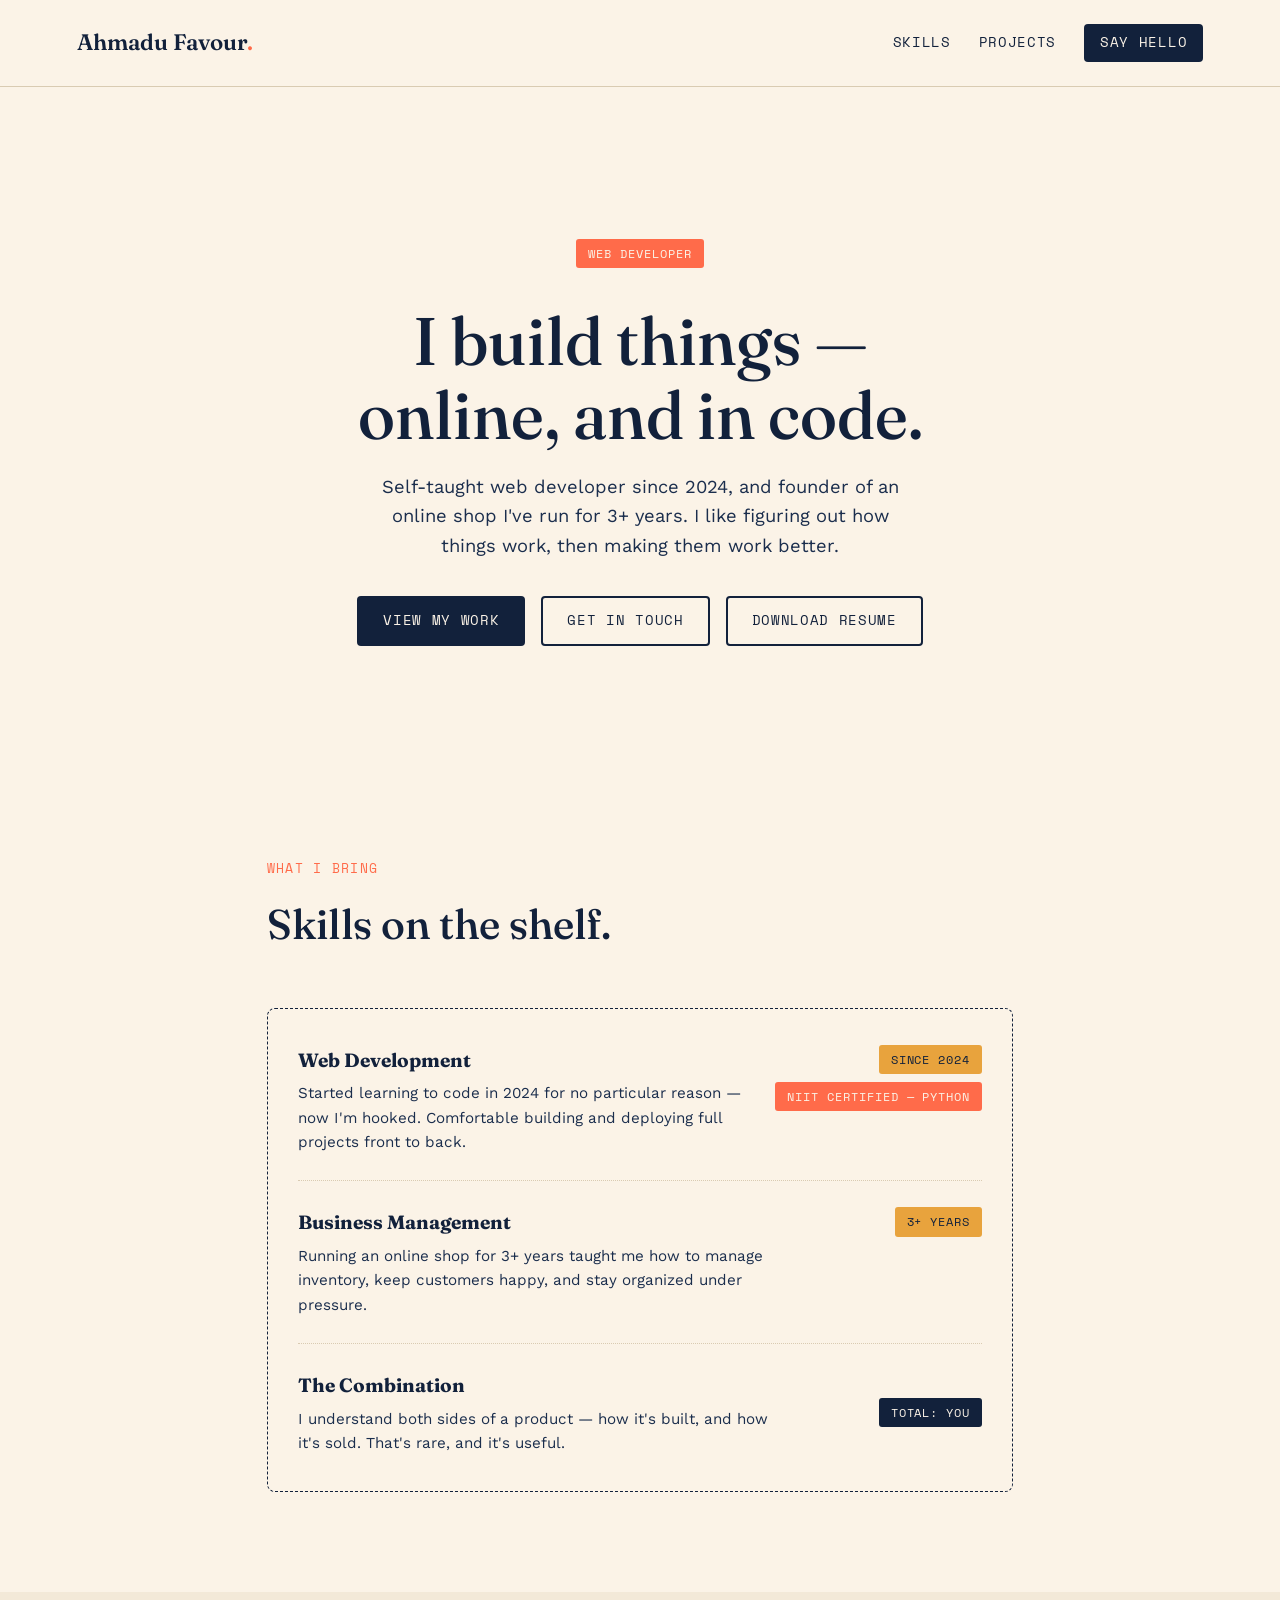
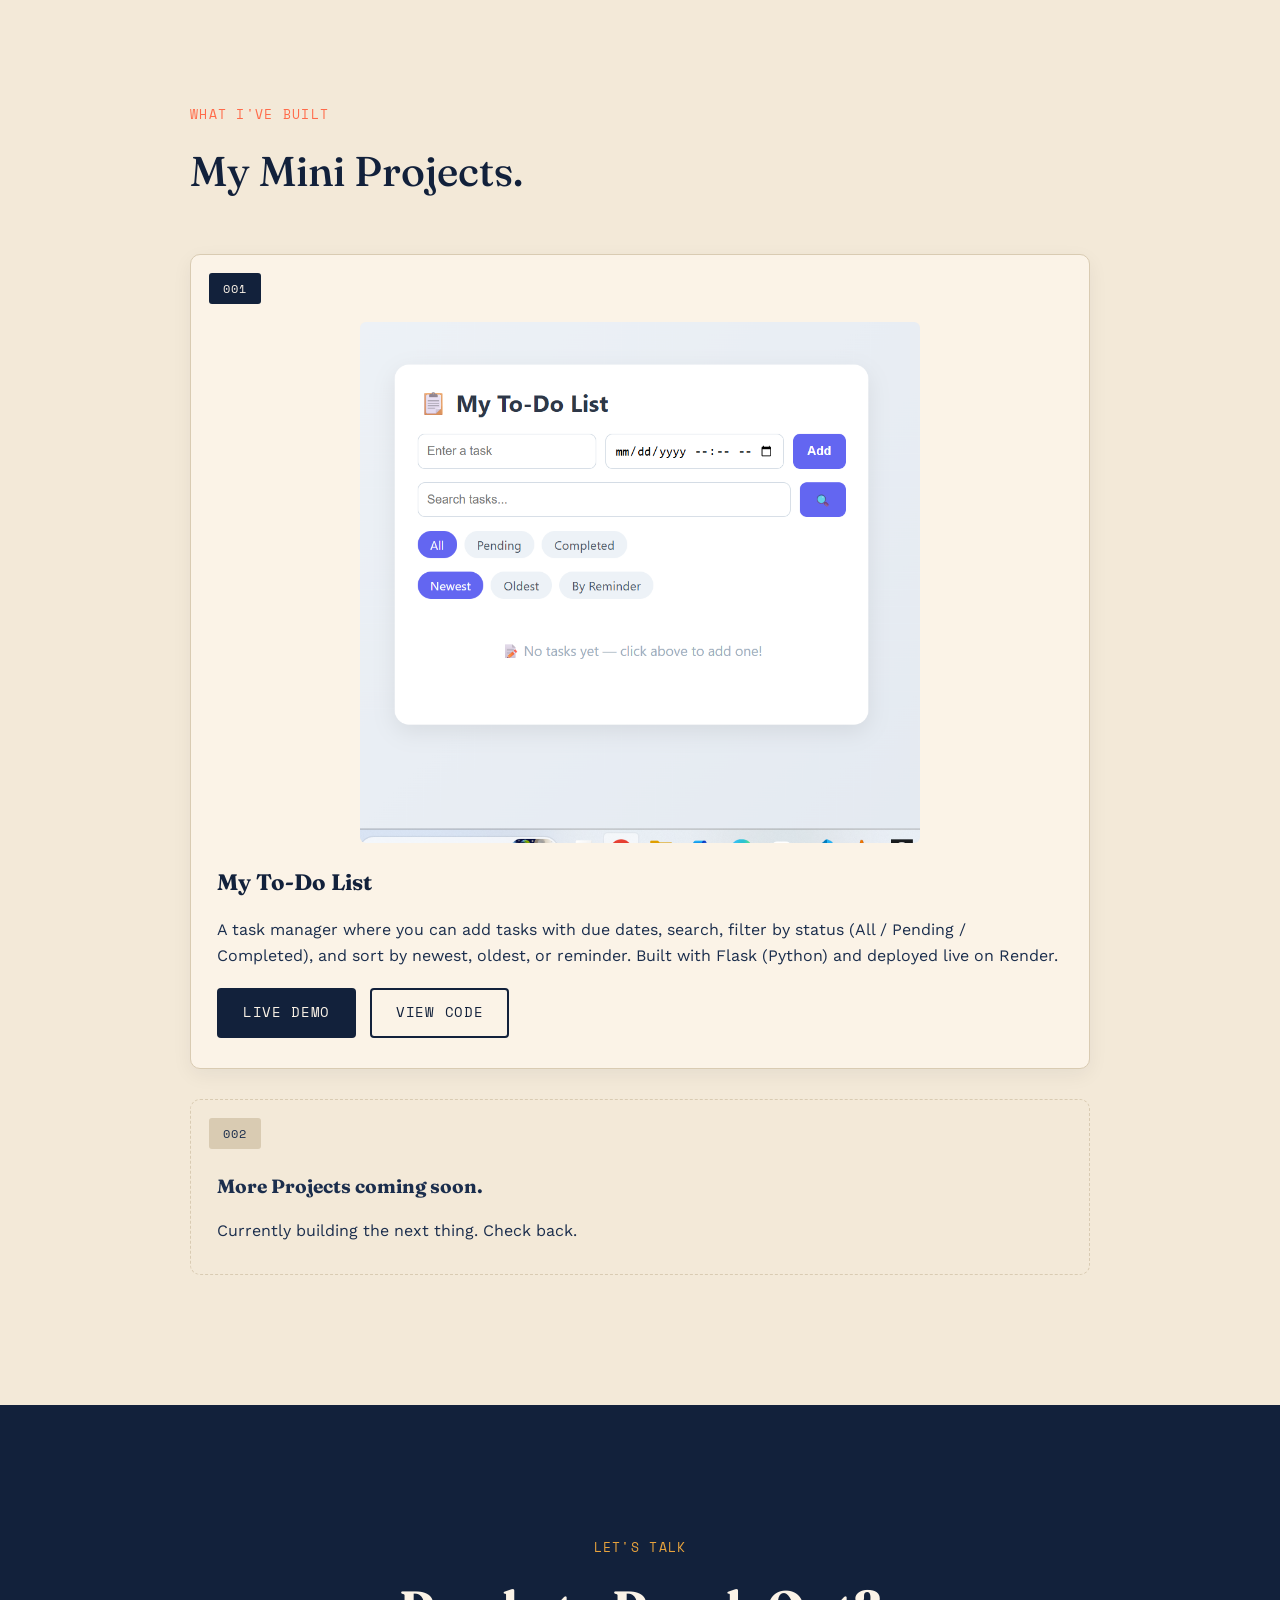
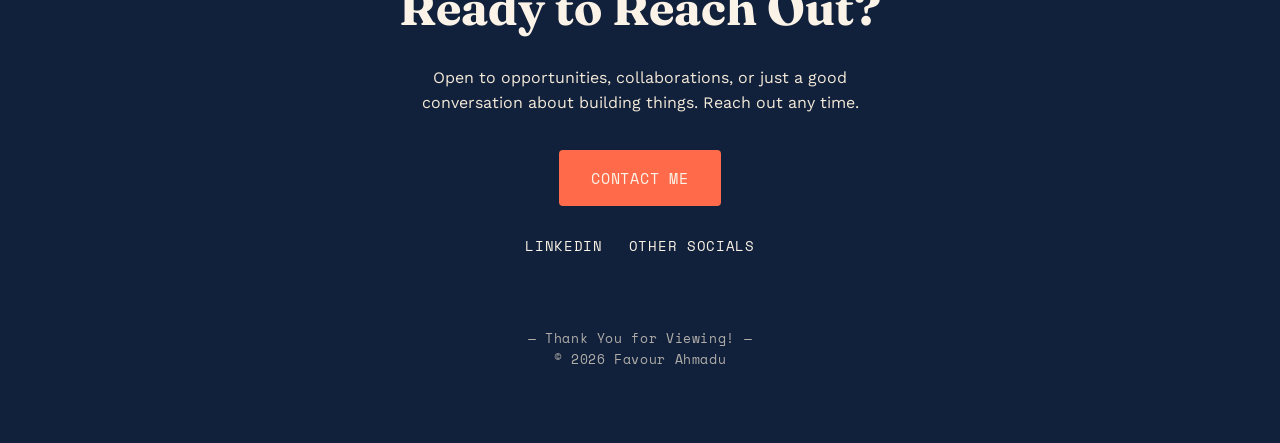
==== Ahmadu Favour/index.html @ dbe92257 "Add files via upload" ====
<!DOCTYPE html>
<html lang="en">
<head>
    <meta charset="UTF-8">
    <meta name="viewport" content="width=device-width, initial-scale=1.0">
    <title>Ahmadu Favour— Web Developer &amp; Founder</title>
    <link rel="stylesheet" href="css/style.css">
    <link rel="icon" type="image/x-icon" href="favicon.ico">
    <link rel="preconnect" href="https://fonts.googleapis.com">
    <link rel="preconnect" href="https://fonts.gstatic.com" crossorigin>
    <link href="https://fonts.googleapis.com/css2?family=Fraunces:ital,opsz,wght@0,9..144,300..900;1,9..144,300..900&family=Work+Sans:wght@400;500;600&family=Space+Mono:wght@400;700&display=swap" rel="stylesheet">
</head>
<body>

    <!-- NAV -->
    <nav class="nav">
        <a href="#top" class="nav-mark">Ahmadu Favour<span class="dot">.</span></a>
        <div class="nav-links">
            <a href="#skills">Skills</a>
            <a href="#projects">Projects</a>
            <a href="#contact" class="nav-cta">Say Hello</a>
        </div>
    </nav>

    <!-- HERO -->
    <header class="hero" id="top">
        <p class="tag tag-coral">WEB DEVELOPER</p>
        <h1 class="hero-title">I build things —<br>online, and in code.</h1>
        <p class="hero-sub">
            Self-taught web developer since 2024, and founder of an online shop
            I've run for 3+ years. I like figuring out how things work, then
            making them work better.
        </p>
        <div class="hero-actions">
            <a href="#projects" class="btn btn-primary">View My Work</a>
            <a href="#contact" class="btn btn-ghost">Get In Touch</a>
            <a href="Favour_Ahmadu_Resume.pdf" class="btn btn-ghost" target="_blank">Download Resume</a>
        </div>
    </header>

    <!-- SKILLS -->
    <section class="section" id="skills">
        <p class="eyebrow">What I Bring</p>
        <h2 class="section-title">Skills on the shelf.</h2>

        <div class="receipt">
            <div class="receipt-row">
                <div class="receipt-info">
                    <h3>Web Development</h3>
                    <p>Started learning to code in 2024 for no particular reason
                        — now I'm hooked. Comfortable building and deploying
                        full projects front to back.</p>
                </div>
                <div class="tag-stack">
                    <span class="tag tag-mustard">SINCE 2024</span>
                    <span class="tag tag-coral">NIIT CERTIFIED — PYTHON</span>
                </div>
            </div>
            <div class="receipt-divider"></div>
            <div class="receipt-row">
                <div class="receipt-info">
                    <h3>Business Management</h3>
                    <p>Running an online shop for 3+ years taught me how to
                        manage inventory, keep customers happy, and stay
                        organized under pressure.</p>
                </div>
                <span class="tag tag-mustard">3+ YEARS</span>
            </div>
            <div class="receipt-divider"></div>
            <div class="receipt-row receipt-total">
                <div class="receipt-info">
                    <h3>The Combination</h3>
                    <p>I understand both sides of a product — how it's built,
                        and how it's sold. That's rare, and it's useful.</p>
                </div>
                <span class="tag tag-navy">TOTAL: YOU</span>
            </div>
        </div>
    </section>

    <!-- PROJECTS -->
    <section class="section section-alt" id="projects">
        <p class="eyebrow">What I've Built</p>
        <h2 class="section-title">My Mini Projects.</h2>

        <div class="item-card">
            <div class="item-tag">001</div>
            <img class="item-img" src="todo-screenshot.png" alt="My To-Do List app screenshot">
            <div class="item-body">
                <h3>My To-Do List</h3>
                <p>
                    A task manager where you can add tasks with due dates,
                    search, filter by status (All / Pending / Completed), and
                    sort by newest, oldest, or reminder. Built with Flask
                    (Python) and deployed live on Render.
                </p>
                <div class="item-links">
                    <a href="https://your-app-name.onrender.com" class="btn btn-primary" target="_blank">Live Demo</a>
                    <a href="https://github.com/ufedoo126-source/To-Do" class="btn btn-ghost" target="_blank">View Code</a>
                </div>
            </div>
        </div>

        <div class="item-card item-card-empty">
            <div class="item-tag item-tag-muted">002</div>
            <div class="item-body item-body-empty">
                <h3>More Projects coming soon.</h3>
                <p>Currently building the next thing. Check back.</p>
            </div>
        </div>
    </section>

    <!-- CONTACT -->
    <section class="contact" id="contact">
        <p class="eyebrow eyebrow-light">Let's Talk</p>
        <h2 class="contact-title">Ready to Reach Out?</h2>
        <p class="contact-sub">
            Open to opportunities, collaborations, or just a good conversation
            about building things. Reach out any time.
        </p>
        <a class="btn btn-coral" href="mailto:ufedoo126@gmail.com">Contact Me</a>

        <div class="socials">
            <a href="https://www.linkedin.com/in/favour-ahmadu-204a87392" target="_blank">LinkedIn</a>
            <a href="https://linktr.ee/shopETF" target="_blank">Other Socials</a>
        </div>

        <p class="receipt-footer">— Thank You for Viewing! —<br>© 2026 Favour  Ahmadu</p>
    </section>

</body>
</html>
---- Ahmadu Favour/css/style.css ----
:root {
    --navy: #12213B;
    --navy-soft: #1B2E4D;
    --paper: #FBF3E7;
    --paper-dim: #F3E9D8;
    --coral: #FF6B4A;
    --coral-dark: #E5502F;
    --mustard: #E8A33D;
    --ink: #1B2A41;
    --line: #D9CBB2;

    --font-display: 'Fraunces', serif;
    --font-body: 'Work Sans', sans-serif;
    --font-mono: 'Space Mono', monospace;
}

* { box-sizing: border-box; }

body {
    margin: 0;
    background: var(--paper);
    color: var(--ink);
    font-family: var(--font-body);
    line-height: 1.6;
}

a {
    color: inherit;
    text-decoration: none;
}

h1, h2, h3 {
    font-family: var(--font-display);
    margin: 0;
    color: var(--navy);
}

/* ---------- NAV ---------- */
.nav {
    position: sticky;
    top: 0;
    z-index: 10;
    display: flex;
    justify-content: space-between;
    align-items: center;
    padding: 24px 6%;
    background: rgba(251, 243, 231, 0.9);
    backdrop-filter: blur(6px);
    border-bottom: 1px solid var(--line);
}

.nav-mark {
    font-family: var(--font-display);
    font-weight: 600;
    font-size: 1.4rem;
    color: var(--navy);
}

.nav-mark .dot { color: var(--coral); }

.nav-links {
    display: flex;
    align-items: center;
    gap: 28px;
    font-family: var(--font-mono);
    font-size: 0.85rem;
    text-transform: uppercase;
    letter-spacing: 0.05em;
}

.nav-links a { color: var(--navy); }
.nav-links a:hover { color: var(--coral); }

.nav-cta {
    background: var(--navy);
    color: var(--paper) !important;
    padding: 8px 16px;
    border-radius: 4px;
}

.nav-cta:hover { background: var(--coral); }

/* ---------- TAGS ---------- */
.tag {
    display: inline-block;
    font-family: var(--font-mono);
    font-size: 0.75rem;
    letter-spacing: 0.08em;
    padding: 5px 12px;
    border-radius: 3px;
    text-transform: uppercase;
    white-space: nowrap;
}

.tag-coral { background: var(--coral); color: var(--paper); }
.tag-mustard { background: var(--mustard); color: var(--navy); }
.tag-navy { background: var(--navy); color: var(--paper); }

/* ---------- HERO ---------- */
.hero {
    text-align: center;
    padding: 140px 6% 100px;
    max-width: 800px;
    margin: 0 auto;
}

.hero-title {
    font-size: clamp(2.6rem, 6vw, 4.2rem);
    font-weight: 500;
    line-height: 1.1;
    margin: 24px 0 20px;
}

.hero-sub {
    font-size: 1.15rem;
    max-width: 520px;
    margin: 0 auto 36px;
    color: var(--navy-soft);
}

.hero-actions {
    display: flex;
    justify-content: center;
    gap: 16px;
    flex-wrap: wrap;
}

/* ---------- BUTTONS ---------- */
.btn {
    display: inline-block;
    font-family: var(--font-mono);
    font-size: 0.85rem;
    text-transform: uppercase;
    letter-spacing: 0.05em;
    padding: 12px 24px;
    border-radius: 4px;
    border: 2px solid transparent;
    transition: transform 0.15s ease, background 0.15s ease;
}

.btn:hover { transform: translateY(-2px); }

.btn-primary {
    background: var(--navy);
    color: var(--paper);
}
.btn-primary:hover { background: var(--coral); }

.btn-ghost {
    background: transparent;
    color: var(--navy);
    border-color: var(--navy);
}
.btn-ghost:hover {
    background: var(--navy);
    color: var(--paper);
}

.btn-coral {
    background: var(--coral);
    color: var(--paper);
    font-size: 0.95rem;
    padding: 14px 30px;
}
.btn-coral:hover { background: var(--coral-dark); }

/* ---------- SECTIONS ---------- */
.section {
    padding: 100px 6%;
    max-width: 900px;
    margin: 0 auto;
}

.section-alt {
    max-width: 100%;
    background: var(--paper-dim);
}

.section-alt > * { max-width: 900px; margin-left: auto; margin-right: auto; }
.section-alt .item-card { display: block; }

.eyebrow {
    font-family: var(--font-mono);
    font-size: 0.8rem;
    letter-spacing: 0.1em;
    text-transform: uppercase;
    color: var(--coral);
    margin-bottom: 12px;
}

.section-title {
    font-size: clamp(1.8rem, 4vw, 2.6rem);
    font-weight: 500;
    margin-bottom: 50px;
}

/* ---------- RECEIPT (SKILLS) ---------- */
.receipt {
    background: var(--paper);
    border: 1.5px dashed var(--navy);
    border-radius: 8px;
    padding: 10px 30px;
}

.receipt-row {
    display: flex;
    justify-content: space-between;
    align-items: flex-start;
    gap: 24px;
    padding: 26px 0;
}

.receipt-info h3 {
    font-size: 1.2rem;
    margin-bottom: 6px;
}

.receipt-info p {
    margin: 0;
    color: var(--navy-soft);
    font-size: 0.95rem;
    max-width: 480px;
}

.receipt-divider {
    border-top: 1px dotted var(--line);
}

.receipt-total .tag { align-self: center; }

.tag-stack {
    display: flex;
    flex-direction: column;
    align-items: flex-end;
    gap: 8px;
}

.receipt-footer {
    font-family: var(--font-mono);
    font-size: 0.8rem;
    color: var(--paper-dim);
    opacity: 0.7;
    text-align: center;
    margin-top: 70px;
    letter-spacing: 0.05em;
}

/* ---------- PROJECTS (ITEM CARDS) ---------- */
.item-card {
    background: var(--paper);
    border: 1px solid var(--line);
    border-radius: 10px;
    overflow: hidden;
    margin-bottom: 30px;
    box-shadow: 0 6px 20px rgba(18, 33, 59, 0.06);
}

.item-tag {
    font-family: var(--font-mono);
    font-size: 0.75rem;
    letter-spacing: 0.08em;
    background: var(--navy);
    color: var(--paper);
    display: inline-block;
    padding: 6px 14px;
    margin: 18px 18px 0;
    border-radius: 3px;
}

.item-tag-muted {
    background: var(--line);
    color: var(--navy-soft);
}

.item-img {
    width: calc(100% - 36px);
    margin: 18px auto 0;
    display: block;
    border-radius: 6px;
    max-width: 560px;
}

.item-body {
    padding: 22px 26px 30px;
}

.item-body h3 {
    font-size: 1.4rem;
    margin-bottom: 10px;
}

.item-body p {
    color: var(--navy-soft);
    margin-bottom: 20px;
}

.item-links {
    display: flex;
    gap: 14px;
    flex-wrap: wrap;
}

.item-card-empty {
    background: transparent;
    border-style: dashed;
    box-shadow: none;
}

.item-body-empty h3 {
    font-size: 1.2rem;
    color: var(--navy-soft);
}

.item-body-empty p {
    margin-bottom: 0;
}

/* ---------- CONTACT ---------- */
.contact {
    background: var(--navy);
    color: var(--paper);
    text-align: center;
    padding: 120px 6% 60px;
}

.eyebrow-light { color: var(--mustard); }

.contact-title {
    color: var(--paper);
    font-size: clamp(2rem, 5vw, 3rem);
    margin-bottom: 18px;
}

.contact-sub {
    max-width: 460px;
    margin: 0 auto 34px;
    color: var(--paper-dim);
}

.socials {
    margin-top: 30px;
    display: flex;
    justify-content: center;
    gap: 26px;
    font-family: var(--font-mono);
    font-size: 0.85rem;
    text-transform: uppercase;
    letter-spacing: 0.05em;
}

.socials a { border-bottom: 1px solid transparent; }
.socials a:hover { border-color: var(--coral); color: var(--coral); }

/* ---------- RESPONSIVE ---------- */
@media (max-width: 640px) {
    .nav-links { gap: 16px; font-size: 0.75rem; }
    .hero { padding: 110px 6% 70px; }
    .receipt-row { flex-direction: column; gap: 10px; }
}

/* ---------- ACCESSIBILITY ---------- */
a:focus-visible, .btn:focus-visible {
    outline: 2px solid var(--coral);
    outline-offset: 2px;
}

@media (prefers-reduced-motion: reduce) {
    * { transition: none !important; }
}
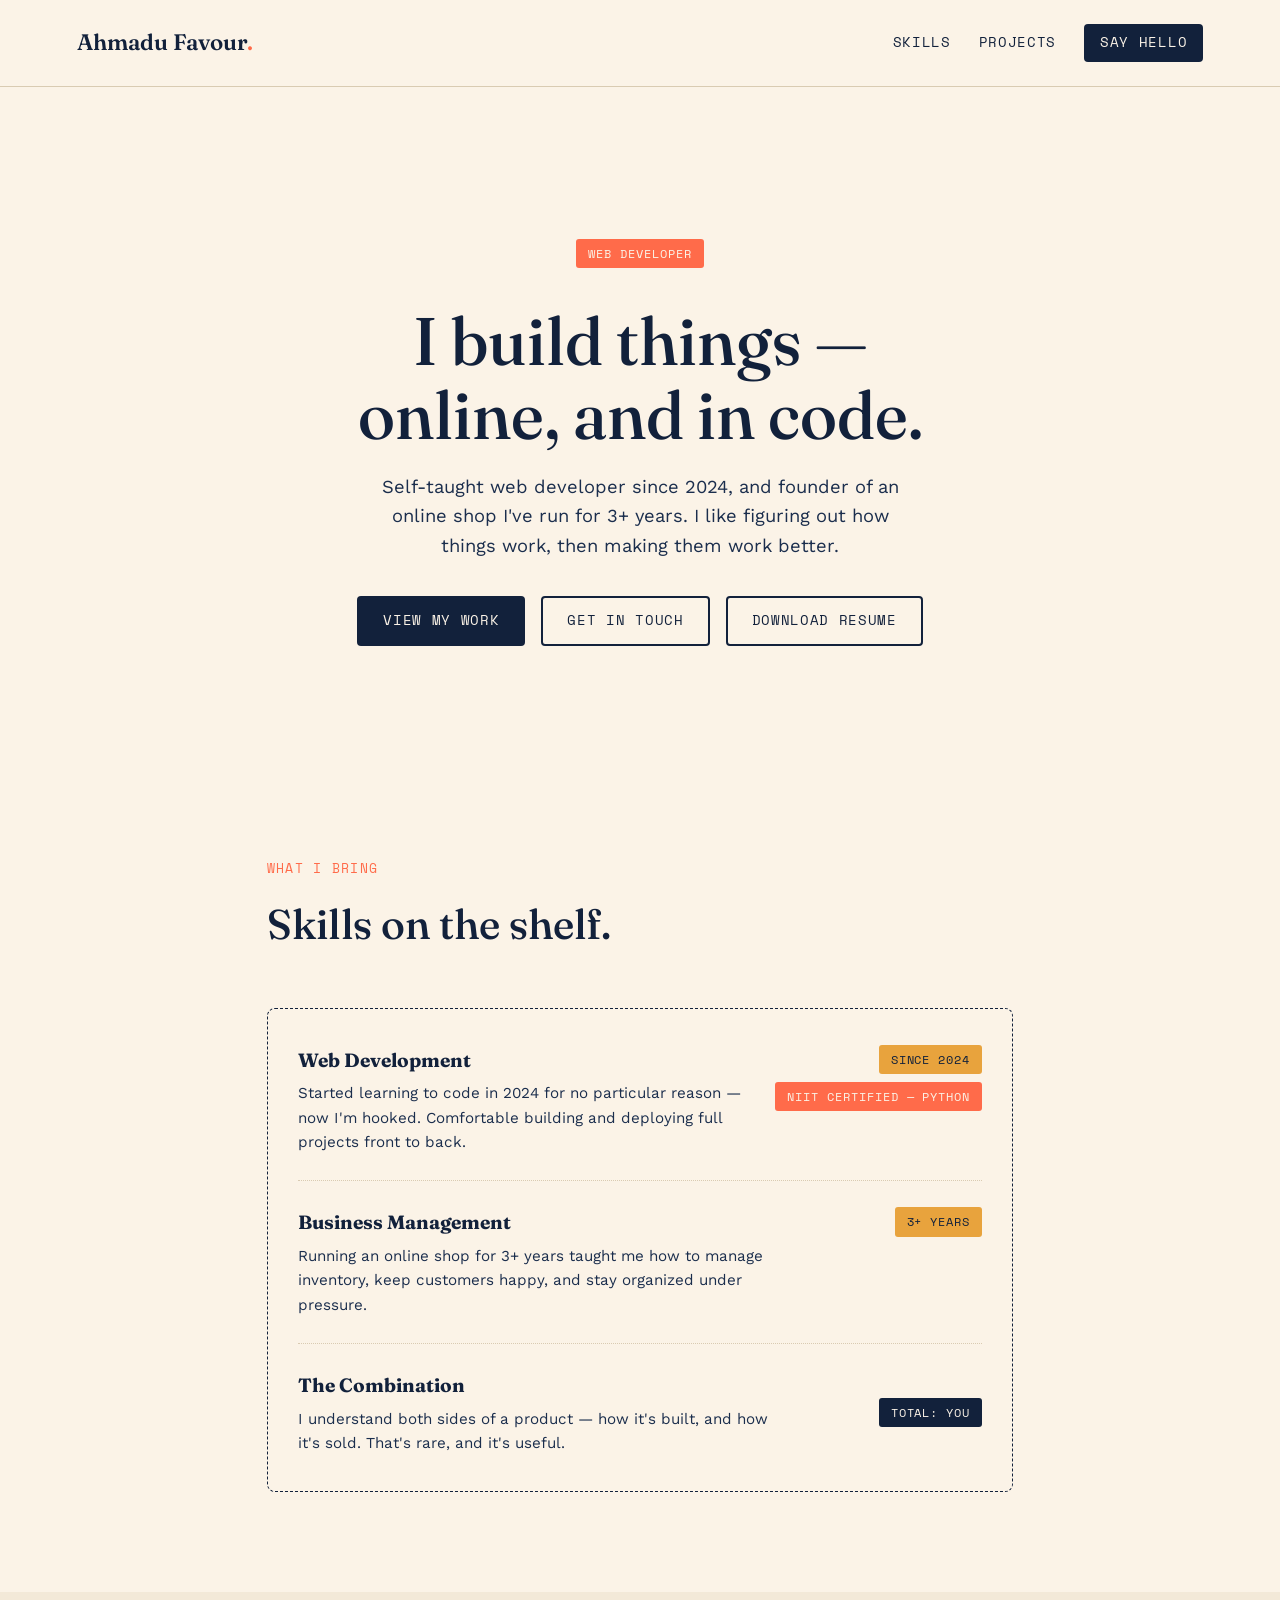
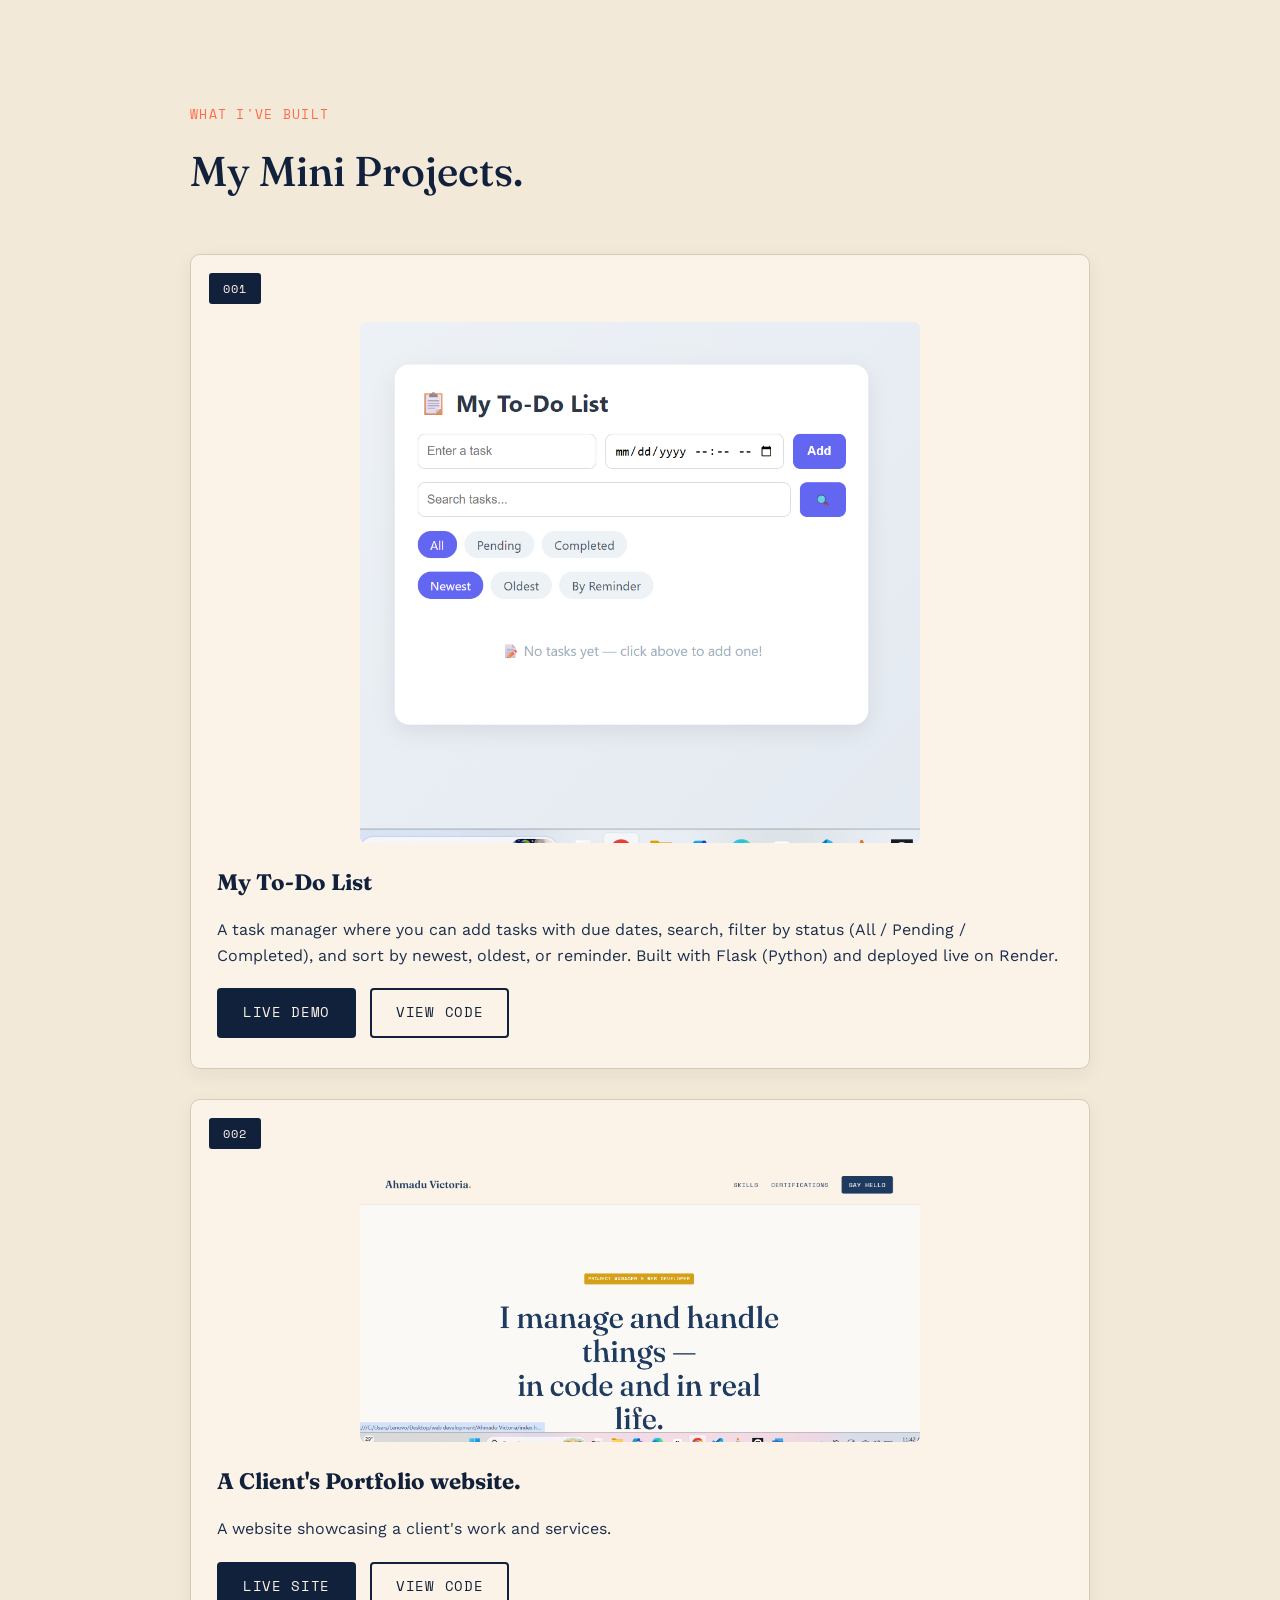
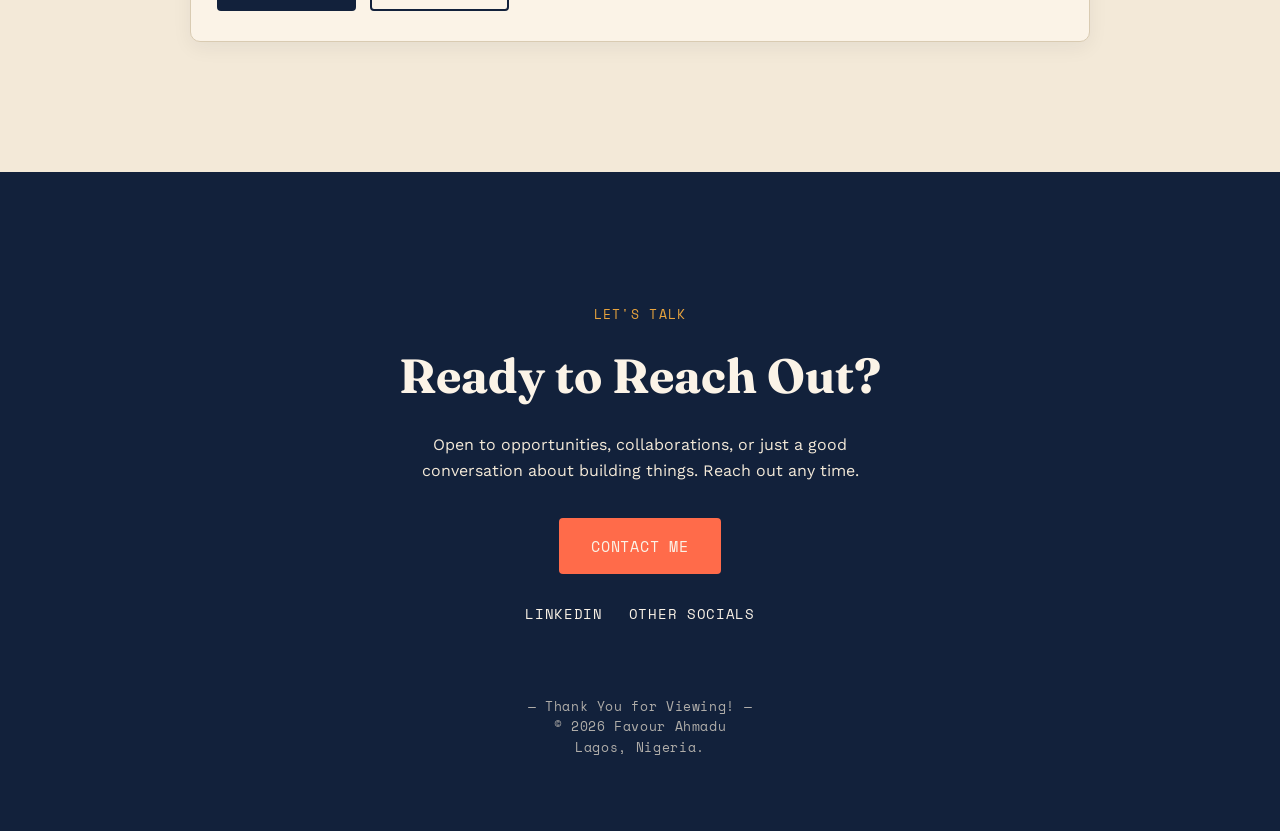
==== commit 4d37a8d1: "Add files via upload" ====
--- a/Ahmadu Favour/index.html
+++ b/Ahmadu Favour/index.html
@@ -95,17 +95,22 @@
                     (Python) and deployed live on Render.
                 </p>
                 <div class="item-links">
-                    <a href="https://your-app-name.onrender.com" class="btn btn-primary" target="_blank">Live Demo</a>
+                    <a href="https://to-do-4-unpq.onrender.com" class="btn btn-primary" target="_blank">Live Demo</a>
                     <a href="https://github.com/ufedoo126-source/To-Do" class="btn btn-ghost" target="_blank">View Code</a>
                 </div>
             </div>
         </div>
 
-        <div class="item-card item-card-empty">
-            <div class="item-tag item-tag-muted">002</div>
-            <div class="item-body item-body-empty">
-                <h3>More Projects coming soon.</h3>
-                <p>Currently building the next thing. Check back.</p>
+        <div class="item-card">
+            <div class="item-tag">002</div>
+            <img class="item-img" src="Vport1.png" alt="A client's Portfolio website">
+            <div class="item-body">
+                <h3>A Client's Portfolio website.</h3>
+                <p>A website showcasing a client's work and services.</p>
+                <div class="item-links">
+                    <a href=" https://ufedoo126-source.github.io/Ahmaduvic/" class="btn btn-primary" target="_blank">Live Site</a>
+                    <a href="https://github.com/ufedoo126-source/Ahmaduvic" class="btn btn-ghost" target="_blank">View Code</a>
+                </div>
             </div>
         </div>
     </section>
@@ -125,7 +130,7 @@
             <a href="https://linktr.ee/shopETF" target="_blank">Other Socials</a>
         </div>
 
-        <p class="receipt-footer">— Thank You for Viewing! —<br>© 2026 Favour  Ahmadu</p>
+        <p class="receipt-footer">— Thank You for Viewing! —<br>© 2026 Favour  Ahmadu <br> Lagos, Nigeria.</p>
     </section>
 
 </body>
